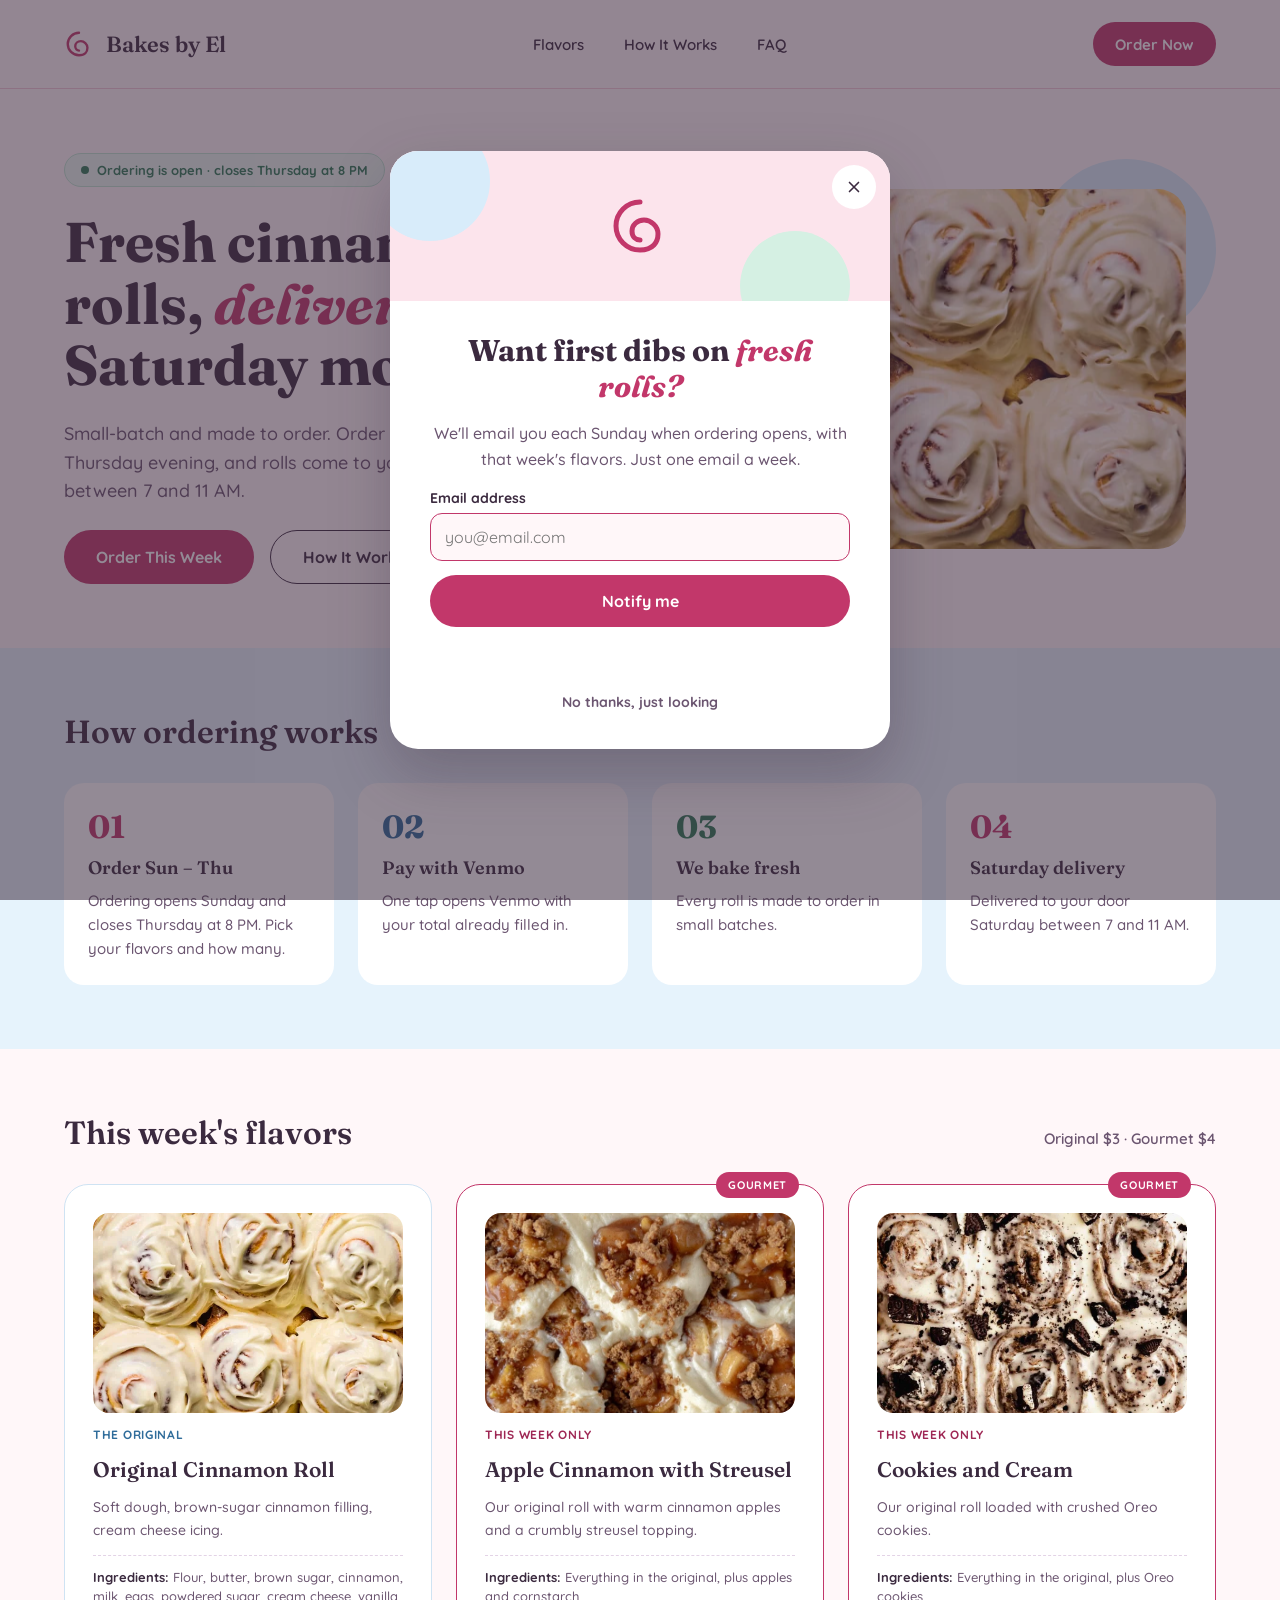
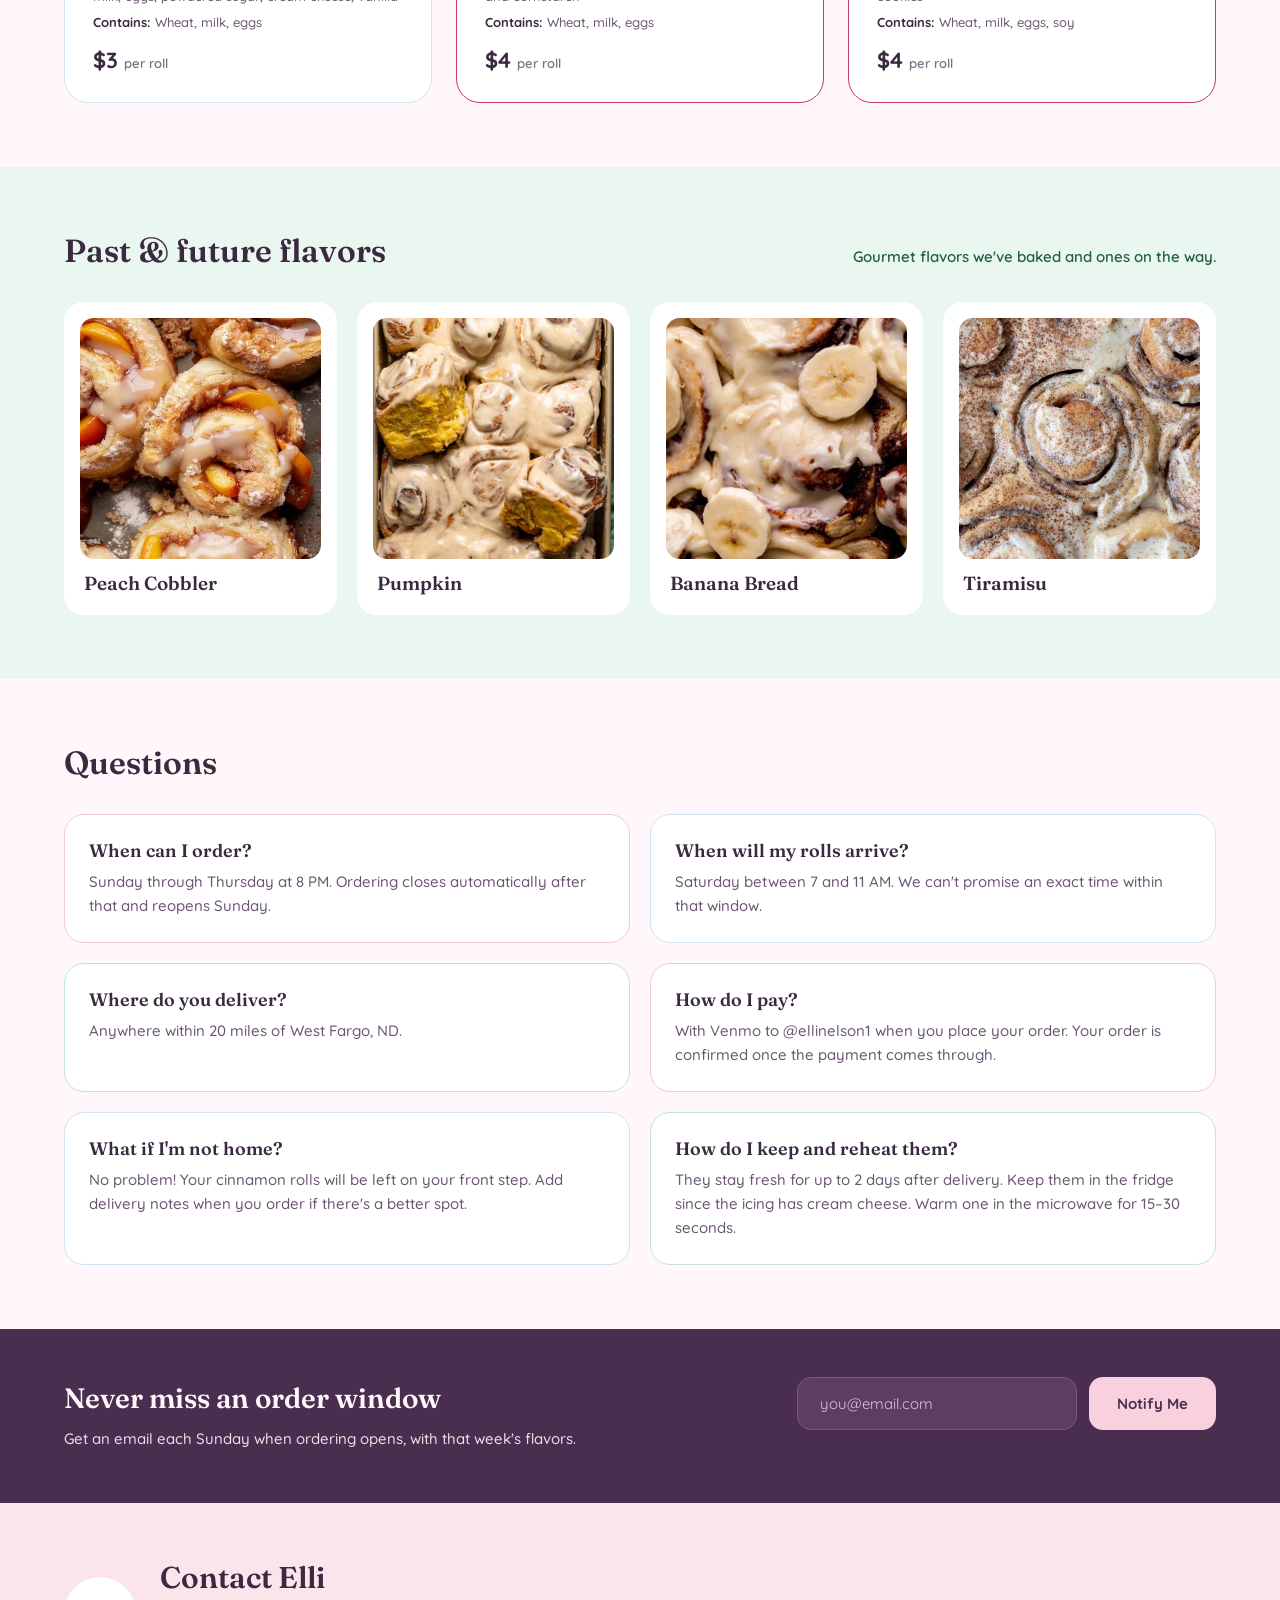
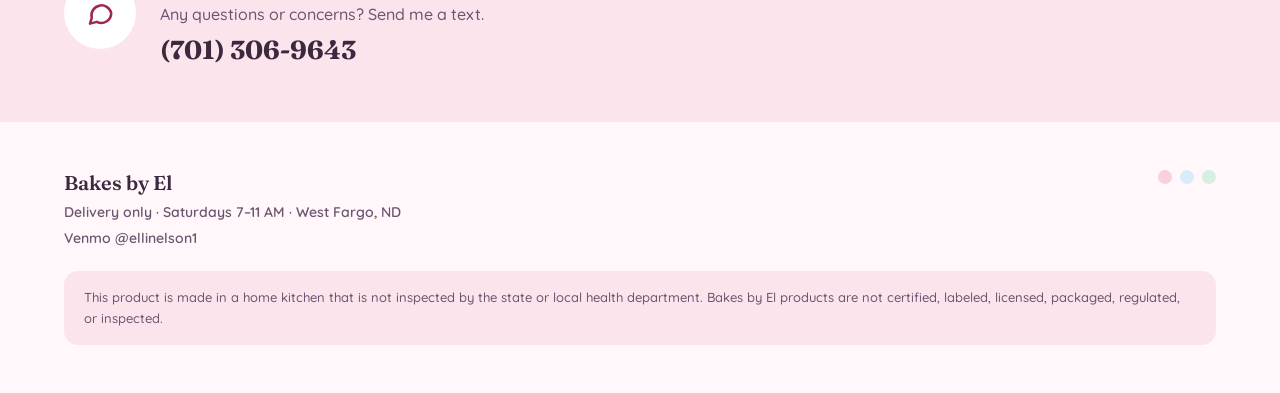
==== index.html @ d12fa23c "Add Bakes by El cinnamon roll ordering site Homepage with first-visit email popup, weekly flavors, p" ====
<!doctype html>
<html lang="en">
<head>
<meta charset="utf-8">
<meta name="viewport" content="width=device-width, initial-scale=1">
<title>Bakes by El · Cinnamon rolls delivered in West Fargo</title>
<meta name="description" content="Small-batch cinnamon rolls, made to order and delivered Saturday mornings within 20 miles of West Fargo, ND.">
<link rel="icon" href="data:image/svg+xml,%3Csvg xmlns='http://www.w3.org/2000/svg' viewBox='0 0 32 32'%3E%3Cpath d='M16 4C9.4 4 4 9.4 4 16s5.4 12 12 12 9-4 9-8-3.6-7-7-7-6 2.5-6 5.5 2 4.5 4 4.5' fill='none' stroke='%23C2376A' stroke-width='3' stroke-linecap='round'/%3E%3C/svg%3E">
<link rel="preconnect" href="https://fonts.googleapis.com">
<link rel="preconnect" href="https://fonts.gstatic.com" crossorigin>
<link href="https://fonts.googleapis.com/css2?family=Fraunces:ital,opsz,wght@0,9..144,600;0,9..144,700;1,9..144,600&family=Quicksand:wght@500;600;700&display=swap" rel="stylesheet">
<link rel="stylesheet" href="assets/style.css">
</head>
<body data-page="home">

<header class="site-header">
  <div class="wrap">
    <a class="brand" href="index.html">
      <svg width="30" height="30" viewBox="0 0 32 32" fill="none" aria-hidden="true"><path d="M16 4C9.4 4 4 9.4 4 16s5.4 12 12 12 9-4 9-8-3.6-7-7-7-6 2.5-6 5.5 2 4.5 4 4.5" stroke="#C2376A" stroke-width="2.5" stroke-linecap="round"/></svg>
      Bakes by El
    </a>
    <nav class="nav" aria-label="Main">
      <a href="#flavors">Flavors</a>
      <a href="#how">How It Works</a>
      <a href="#faq">FAQ</a>
    </nav>
    <a class="btn btn-primary btn-small" href="order.html">Order Now</a>
  </div>
</header>

<main>
  <section class="hero">
    <div class="wrap">
      <div class="hero-text">
        <span data-status class="pill pill-open">Ordering is open</span>
        <h1>Fresh cinnamon rolls, <em>delivered</em> Saturday morning.</h1>
        <p>Small-batch and made to order. Order Sunday through Thursday evening, and rolls come to your door Saturday between 7 and 11 AM.</p>
        <div class="hero-buttons">
          <a class="btn btn-primary" href="order.html">Order This Week</a>
          <a class="btn btn-outline" href="#how">How It Works</a>
        </div>
      </div>
      <div class="hero-art">
        <span class="dot-blue"></span>
        <span class="dot-green"></span>
        <img src="images/original.webp" alt="A pan of cinnamon rolls with cream cheese icing">
      </div>
    </div>
  </section>

  <section id="how" class="section section-blue">
    <div class="wrap">
      <div class="section-head"><h2>How ordering works</h2></div>
      <div class="steps">
        <div class="step"><span class="step-num">01</span><h3>Order Sun – Thu</h3><p>Ordering opens Sunday and closes Thursday at <span data-close-label>8 PM</span>. Pick your flavors and how many.</p></div>
        <div class="step"><span class="step-num">02</span><h3>Pay with Venmo</h3><p>One tap opens Venmo with your total already filled in.</p></div>
        <div class="step"><span class="step-num">03</span><h3>We bake fresh</h3><p>Every roll is made to order in small batches.</p></div>
        <div class="step"><span class="step-num">04</span><h3>Saturday delivery</h3><p>Delivered to your door Saturday between 7 and 11 AM.</p></div>
      </div>
    </div>
  </section>

  <section id="flavors" class="section">
    <div class="wrap">
      <div class="section-head"><h2>This week's flavors</h2><span>Original $3 · Gourmet $4</span></div>
      <div id="flavor-list" class="flavors"></div>
    </div>
  </section>

  <section id="past" class="section section-green">
    <div class="wrap">
      <div class="section-head"><h2>Past &amp; future flavors</h2><span>Gourmet flavors we've baked and ones on the way.</span></div>
      <div id="gallery" class="gallery"></div>
    </div>
  </section>

  <section id="faq" class="section">
    <div class="wrap">
      <div class="section-head"><h2>Questions</h2></div>
      <div class="faq">
        <div class="faq-item"><h3>When can I order?</h3><p>Sunday through Thursday at <span data-close-label>8 PM</span>. Ordering closes automatically after that and reopens Sunday.</p></div>
        <div class="faq-item"><h3>When will my rolls arrive?</h3><p>Saturday between 7 and 11 AM. We can't promise an exact time within that window.</p></div>
        <div class="faq-item"><h3>Where do you deliver?</h3><p>Anywhere within 20 miles of West Fargo, ND.</p></div>
        <div class="faq-item"><h3>How do I pay?</h3><p>With Venmo to @ellinelson1 when you place your order. Your order is confirmed once the payment comes through.</p></div>
        <div class="faq-item"><h3>What if I'm not home?</h3><p>No problem! Your cinnamon rolls will be left on your front step. Add delivery notes when you order if there's a better spot.</p></div>
        <div class="faq-item"><h3>How do I keep and reheat them?</h3><p>They stay fresh for up to 2 days after delivery. Keep them in the fridge since the icing has cream cheese. Warm one in the microwave for 15–30 seconds.</p></div>
      </div>
    </div>
  </section>

  <section class="notify">
    <div class="wrap">
      <div>
        <h2>Never miss an order window</h2>
        <p>Get an email each Sunday when ordering opens, with that week's flavors.</p>
      </div>
      <div>
        <form id="notify-form" class="notify-form" novalidate>
          <input type="email" name="email" required placeholder="you@email.com" aria-label="Email address" autocomplete="email">
          <button type="submit">Notify Me</button>
        </form>
        <p class="form-msg" role="status"></p>
      </div>
    </div>
  </section>

  <section class="contact">
    <div class="wrap">
      <div class="contact-icon">
        <svg width="30" height="30" viewBox="0 0 24 24" fill="none" stroke="#9E2754" stroke-width="2" stroke-linecap="round" stroke-linejoin="round" aria-hidden="true"><path d="M21 12a8 8 0 0 1-11.6 7.1L4 20.5l1.4-4.6A8 8 0 1 1 21 12z"/></svg>
      </div>
      <div>
        <h2>Contact Elli</h2>
        <p>Any questions or concerns? Send me a text.</p>
        <span class="phone">(701) 306-9643</span>
      </div>
    </div>
  </section>
</main>

<footer class="site-footer">
  <div class="wrap">
    <div class="footer-top">
      <div class="footer-info">
        <strong>Bakes by El</strong>
        <span>Delivery only · Saturdays 7–11 AM · West Fargo, ND</span>
        <span>Venmo @ellinelson1</span>
      </div>
      <div class="dots" aria-hidden="true"><span style="background:#F9D0DE"></span><span style="background:#D8ECFA"></span><span style="background:#D5F0E3"></span></div>
    </div>
    <p class="disclaimer">This product is made in a home kitchen that is not inspected by the state or local health department. Bakes by El products are not certified, labeled, licensed, packaged, regulated, or inspected.</p>
  </div>
</footer>

<div id="signup-modal" class="modal-backdrop hidden">
  <div class="modal" role="dialog" aria-modal="true" aria-labelledby="popup-title">
    <div class="modal-top">
      <span class="c1"></span><span class="c2"></span>
      <svg width="64" height="64" viewBox="0 0 32 32" fill="none" aria-hidden="true"><path d="M16 4C9.4 4 4 9.4 4 16s5.4 12 12 12 9-4 9-8-3.6-7-7-7-6 2.5-6 5.5 2 4.5 4 4.5" stroke="#C2376A" stroke-width="2.5" stroke-linecap="round"/></svg>
      <button type="button" class="modal-close" data-close aria-label="Close">
        <svg width="18" height="18" viewBox="0 0 24 24" fill="none" stroke="#3B2A3F" stroke-width="2.2" stroke-linecap="round" aria-hidden="true"><path d="M6 6l12 12M18 6L6 18"/></svg>
      </button>
    </div>
    <div class="modal-body">
      <h2 id="popup-title">Want first dibs on <span class="accent-em">fresh rolls?</span></h2>
      <p>We'll email you each Sunday when ordering opens, with that week's flavors. Just one email a week.</p>
      <form id="popup-form" novalidate style="display:flex;flex-direction:column;gap:14px">
        <div class="field">
          <label for="popup-email">Email address</label>
          <input id="popup-email" type="email" name="email" required placeholder="you@email.com" autocomplete="email">
        </div>
        <button type="submit" class="btn btn-primary">Notify me</button>
      </form>
      <p class="form-msg" role="status" style="font-size:14px;color:#2E7A56"></p>
      <button type="button" class="link-btn" data-close>No thanks, just looking</button>
    </div>
  </div>
</div>

<script src="assets/config.js"></script>
<script src="assets/site.js"></script>
</body>
</html>
---- assets/style.css ----
:root {
  --bg: #FFF7F9;
  --ink: #3B2A3F;
  --muted: #6B5570;
  --faint: #7E6A82;
  --accent: #C2376A;
  --accent-dark: #9E2754;
  --pink: #F9D0DE;
  --pink-soft: #FCE4EC;
  --pink-line: #F3C9D7;
  --blue: #2F6C9A;
  --blue-dark: #1F4E73;
  --blue-soft: #E6F3FC;
  --blue-circle: #D8ECFA;
  --blue-line: #CFE3F3;
  --green: #2E7A56;
  --green-dark: #22603F;
  --green-soft: #EAF7F0;
  --mint: #D5F0E3;
  --green-line: #BFE6D2;
  --plum: #4A2E4F;
  --plum-2: #5E3D63;
  --dash: #E3D3E6;
  --venmo: #0074DE;
  --display: 'Fraunces', Georgia, serif;
  --body: 'Quicksand', system-ui, sans-serif;
}

* { box-sizing: border-box; }
html { scroll-behavior: smooth; }
body { margin: 0; font-family: var(--body); font-weight: 500; background: var(--bg); color: var(--ink); -webkit-font-smoothing: antialiased; }
h1, h2, h3 { font-family: var(--display); margin: 0; font-weight: 600; }
p { margin: 0; }
a { color: var(--accent); text-decoration: none; }
a:hover { color: var(--accent-dark); }
img { display: block; max-width: 100%; }
button, input, textarea { font-family: inherit; font-size: inherit; }
:focus-visible { outline: 3px solid var(--blue); outline-offset: 2px; }
.muted { color: var(--muted); }
.wrap { max-width: 1280px; margin: 0 auto; padding: 0 64px; }
.hidden { display: none !important; }

/* ---------- Buttons ---------- */
.btn { display: inline-flex; align-items: center; justify-content: center; gap: 10px; border: none; cursor: pointer; border-radius: 999px; font-weight: 700; font-size: 16px; padding: 16px 32px; min-height: 48px; text-align: center; }
.btn-primary { background: var(--accent); color: #fff; }
.btn-primary:hover { background: var(--accent-dark); color: #fff; }
.btn-outline { border: 1.5px solid var(--ink); color: var(--ink); background: transparent; }
.btn-outline:hover { background: var(--ink); color: #fff; }
.btn-venmo { background: var(--venmo); color: #fff; font-size: 17px; width: 100%; }
.btn-venmo:hover { background: #005FB8; color: #fff; }
.btn:disabled { background: var(--dash); color: var(--muted); cursor: not-allowed; }
.btn-small { padding: 12px 22px; font-size: 15px; min-height: 44px; }
.link-btn { background: none; border: none; color: var(--muted); font-weight: 700; font-size: 14px; cursor: pointer; padding: 10px; }
.link-btn:hover { color: var(--ink); }

/* ---------- Header ---------- */
.site-header { border-bottom: 1px solid var(--pink-line); background: var(--bg); position: sticky; top: 0; z-index: 20; }
.site-header .wrap { height: 88px; display: flex; align-items: center; justify-content: space-between; gap: 24px; }
.brand { display: flex; align-items: center; gap: 12px; color: var(--ink); font-family: var(--display); font-size: 22px; font-weight: 600; }
.brand:hover { color: var(--ink); }
.nav { display: flex; gap: 40px; font-size: 15px; font-weight: 600; }
.nav a { color: var(--ink); }
.nav a:hover { color: var(--accent); }

/* ---------- Status pill ---------- */
.pill { display: inline-flex; align-items: center; gap: 8px; border-radius: 999px; padding: 8px 16px; width: fit-content; font-size: 13px; font-weight: 700; }
.pill::before { content: ''; width: 8px; height: 8px; border-radius: 50%; background: currentColor; }
.pill-open { background: var(--green-soft); border: 1px solid var(--green-line); color: var(--green); }
.pill-closed { background: var(--pink-soft); border: 1px solid var(--pink-line); color: var(--accent-dark); }

/* ---------- Hero ---------- */
.hero .wrap { display: flex; align-items: center; gap: 64px; padding-top: 64px; padding-bottom: 64px; }
.hero-text { flex: 1; display: flex; flex-direction: column; gap: 24px; }
.hero h1 { font-size: 56px; line-height: 1.1; font-weight: 700; }
.hero h1 em, .accent-em { font-style: italic; color: var(--accent); }
.hero-text > p { font-size: 18px; line-height: 1.6; color: var(--muted); max-width: 500px; }
.hero-buttons { display: flex; gap: 16px; flex-wrap: wrap; }
.hero-art { flex: 1; position: relative; height: 420px; }
.hero-art .dot-blue { position: absolute; top: 0; right: 0; width: 180px; height: 180px; border-radius: 50%; background: var(--blue-circle); }
.hero-art .dot-green { position: absolute; bottom: 0; left: 0; width: 140px; height: 140px; border-radius: 50%; background: var(--mint); }
.hero-art img { position: absolute; inset: 30px; width: calc(100% - 60px); height: calc(100% - 60px); object-fit: cover; border-radius: 28px; }

/* ---------- Sections ---------- */
.section { padding: 64px 0; }
.section-blue { background: var(--blue-soft); }
.section-green { background: var(--green-soft); }
.section-head { display: flex; align-items: baseline; justify-content: space-between; gap: 16px; margin-bottom: 32px; flex-wrap: wrap; }
.section-head h2 { font-size: 32px; }
.section-head span { font-size: 15px; font-weight: 600; color: var(--muted); }
.section-green .section-head span { color: var(--green-dark); }

.steps { display: grid; grid-template-columns: repeat(4, minmax(0, 1fr)); gap: 24px; }
.step { background: #fff; border-radius: 20px; padding: 24px; display: flex; flex-direction: column; gap: 10px; }
.step-num { font-family: var(--display); font-size: 32px; font-weight: 700; color: var(--accent); }
.step:nth-child(2) .step-num { color: var(--blue); }
.step:nth-child(3) .step-num { color: var(--green); }
.step h3 { font-size: 18px; }
.step p { font-size: 15px; line-height: 1.6; color: var(--muted); }

/* ---------- Flavor cards ---------- */
.flavors { display: grid; grid-template-columns: repeat(3, minmax(0, 1fr)); gap: 24px; }
.flavor { background: #fff; border: 1px solid var(--blue-line); border-radius: 24px; padding: 28px; display: flex; flex-direction: column; gap: 14px; position: relative; }
.flavor.gourmet { border: 1.5px solid var(--accent); }
.flavor img { width: 100%; height: 200px; object-fit: cover; border-radius: 16px; }
.badge { position: absolute; top: -13px; right: 24px; background: var(--accent); color: #fff; font-size: 11px; font-weight: 700; letter-spacing: .06em; text-transform: uppercase; padding: 6px 12px; border-radius: 999px; }
.eyebrow { font-size: 12px; font-weight: 700; letter-spacing: .06em; text-transform: uppercase; color: var(--blue); }
.flavor.gourmet .eyebrow { color: var(--accent-dark); }
.flavor h3 { font-size: 21px; }
.flavor > p { font-size: 14px; line-height: 1.6; color: var(--muted); }
.flavor-details { display: flex; flex-direction: column; gap: 6px; font-size: 13px; line-height: 1.5; color: var(--muted); border-top: 1px dashed var(--dash); padding-top: 12px; flex-grow: 1; }
.flavor-details b { color: var(--ink); }
.price { font-size: 22px; font-weight: 700; }
.price small { font-size: 13px; font-weight: 600; color: var(--faint); }

.gallery { display: grid; grid-template-columns: repeat(4, minmax(0, 1fr)); gap: 20px; }
.gallery-card { background: #fff; border-radius: 20px; padding: 16px; display: flex; flex-direction: column; gap: 12px; }
.gallery-card img { width: 100%; aspect-ratio: 1 / 1; object-fit: cover; border-radius: 14px; }
.gallery-card span { font-family: var(--display); font-size: 19px; font-weight: 600; padding: 0 4px 4px; }

/* ---------- FAQ ---------- */
.faq { display: grid; grid-template-columns: repeat(2, minmax(0, 1fr)); gap: 20px; }
.faq-item { background: #fff; border: 1px solid var(--pink-line); border-radius: 20px; padding: 24px; display: flex; flex-direction: column; gap: 8px; }
.faq-item:nth-child(3n+2) { border-color: var(--blue-line); }
.faq-item:nth-child(3n) { border-color: var(--green-line); }
.faq-item h3 { font-size: 18px; }
.faq-item p { font-size: 15px; line-height: 1.6; color: var(--muted); }

/* ---------- Notify band ---------- */
.notify { background: var(--plum); color: var(--bg); }
.notify .wrap { display: flex; align-items: center; justify-content: space-between; gap: 48px; padding-top: 48px; padding-bottom: 48px; }
.notify h2 { font-size: 28px; color: var(--bg); margin-bottom: 12px; }
.notify p { font-size: 15px; line-height: 1.6; color: #F3DDE8; }
.notify-form { display: flex; gap: 12px; flex-shrink: 0; }
.notify-form input { background: var(--plum-2); border: 1px solid #7A5680; border-radius: 14px; padding: 16px 22px; color: var(--bg); font-size: 15px; width: 280px; }
.notify-form input::placeholder { color: #D9C3DC; }
.notify-form button { background: var(--pink); color: var(--plum); border: none; padding: 0 28px; border-radius: 14px; font-weight: 700; font-size: 15px; cursor: pointer; min-height: 48px; }
.form-msg { font-size: 14px; font-weight: 600; margin-top: 10px; min-height: 1em; }

/* ---------- Contact + footer ---------- */
.contact { background: var(--pink-soft); }
.contact .wrap { display: flex; align-items: center; gap: 24px; padding-top: 56px; padding-bottom: 56px; }
.contact-icon { width: 72px; height: 72px; border-radius: 50%; background: #fff; display: flex; align-items: center; justify-content: center; flex-shrink: 0; }
.contact h2 { font-size: 30px; }
.contact p { font-size: 16px; line-height: 1.6; color: var(--muted); margin: 6px 0; }
.phone { font-family: var(--display); font-size: 26px; font-weight: 700; }

.site-footer .wrap { padding-top: 48px; padding-bottom: 48px; display: flex; flex-direction: column; gap: 24px; }
.footer-top { display: flex; justify-content: space-between; align-items: flex-start; gap: 24px; }
.footer-info { display: flex; flex-direction: column; gap: 8px; font-size: 14px; font-weight: 600; color: var(--muted); }
.footer-info strong { font-family: var(--display); font-size: 20px; font-weight: 600; color: var(--ink); }
.dots { display: flex; gap: 8px; }
.dots span { width: 14px; height: 14px; border-radius: 50%; }
.disclaimer { font-size: 13px; line-height: 1.6; color: var(--muted); padding: 16px 20px; background: var(--pink-soft); border-radius: 14px; }

/* ---------- Popup ---------- */
.modal-backdrop { position: fixed; inset: 0; background: rgba(59, 42, 63, .55); display: flex; align-items: center; justify-content: center; padding: 20px; z-index: 50; }
.modal { width: 100%; max-width: 500px; background: #fff; border-radius: 28px; overflow: hidden; box-shadow: 0 24px 60px rgba(59, 42, 63, .3); }
.modal-top { height: 150px; background: var(--pink-soft); position: relative; display: flex; align-items: center; justify-content: center; overflow: hidden; }
.modal-top .c1 { position: absolute; top: -30px; left: -20px; width: 120px; height: 120px; border-radius: 50%; background: var(--blue-circle); }
.modal-top .c2 { position: absolute; bottom: -40px; right: 40px; width: 110px; height: 110px; border-radius: 50%; background: var(--mint); }
.modal-top svg { position: relative; }
.modal-close { position: absolute; top: 14px; right: 14px; width: 44px; height: 44px; border-radius: 50%; border: none; background: #fff; display: flex; align-items: center; justify-content: center; cursor: pointer; }
.modal-body { padding: 32px 40px 28px; display: flex; flex-direction: column; gap: 16px; text-align: center; }
.modal-body h2 { font-size: 30px; font-weight: 700; line-height: 1.2; }
.modal-body p { font-size: 16px; line-height: 1.6; color: var(--muted); }

/* ---------- Forms ---------- */
.field { display: flex; flex-direction: column; gap: 6px; text-align: left; }
.field label { font-size: 14px; font-weight: 700; }
.field label span { font-weight: 600; color: var(--muted); }
.field input, .field textarea { border: 1.5px solid var(--dash); border-radius: 12px; padding: 13px 14px; font-size: 16px; background: var(--bg); color: var(--ink); width: 100%; min-width: 0; }
.field input:focus, .field textarea:focus { border-color: var(--accent); outline: none; }
.field textarea { resize: vertical; min-height: 90px; }
.field input:user-invalid { border-color: #C0392B; }
.row-2 { display: grid; grid-template-columns: repeat(2, minmax(0, 1fr)); gap: 16px; }
.row-3 { display: grid; grid-template-columns: 2fr 1fr; gap: 16px; }

/* ---------- Order page ---------- */
.page-head .wrap { padding-top: 48px; padding-bottom: 32px; display: flex; align-items: flex-end; justify-content: space-between; gap: 24px; flex-wrap: wrap; }
.page-head h1 { font-size: 44px; font-weight: 700; margin-bottom: 10px; }
.page-head p { font-size: 17px; color: var(--muted); }
.order-layout { display: flex; gap: 32px; align-items: flex-start; padding-bottom: 64px; }
.order-main { flex: 1; display: flex; flex-direction: column; gap: 24px; min-width: 0; }
.card { background: #fff; border: 1px solid var(--pink-line); border-radius: 24px; padding: 28px; display: flex; flex-direction: column; gap: 18px; }
.card.blue { border-color: var(--blue-line); }
.card-title { display: flex; align-items: center; gap: 12px; }
.card-title .n { width: 32px; height: 32px; border-radius: 50%; font-weight: 700; display: flex; align-items: center; justify-content: center; flex-shrink: 0; background: var(--pink-soft); color: var(--accent-dark); }
.card.blue .n { background: var(--blue-soft); color: var(--blue); }
.summary .n { background: var(--mint); color: var(--green-dark); }
.card-title h2 { font-size: 22px; }
.menu-item { display: flex; align-items: center; gap: 18px; padding-top: 16px; border-top: 1px dashed var(--dash); }
.menu-item img { width: 88px; height: 88px; border-radius: 16px; object-fit: cover; flex-shrink: 0; }
.menu-info { flex: 1; display: flex; flex-direction: column; gap: 3px; min-width: 0; }
.menu-info .eyebrow { font-size: 11px; }
.menu-info .eyebrow.g { color: var(--accent-dark); }
.menu-info strong { font-family: var(--display); font-size: 18px; font-weight: 600; }
.menu-info span { font-size: 13px; line-height: 1.4; color: var(--muted); }
.menu-info .each { font-size: 14px; font-weight: 600; }
.stepper { display: flex; align-items: center; gap: 4px; background: var(--bg); border: 1px solid var(--dash); border-radius: 999px; padding: 4px; flex-shrink: 0; }
.stepper button { width: 44px; height: 44px; border-radius: 50%; border: none; font-size: 20px; font-weight: 700; cursor: pointer; background: #fff; color: var(--ink); }
.stepper button.plus { background: var(--accent); color: #fff; }
.stepper output { width: 32px; text-align: center; font-size: 17px; font-weight: 700; }
.info-box { display: flex; align-items: center; gap: 14px; background: var(--blue-soft); border-radius: 16px; padding: 16px 18px; font-size: 15px; font-weight: 600; color: var(--blue-dark); line-height: 1.5; }
.info-box svg { flex-shrink: 0; }

.summary { width: 400px; flex-shrink: 0; position: sticky; top: 112px; border: 1.5px solid var(--accent); }
.summary-lines { display: flex; flex-direction: column; gap: 12px; }
.summary-line { display: flex; justify-content: space-between; gap: 12px; font-size: 15px; font-weight: 600; }
.summary-total { display: flex; justify-content: space-between; align-items: baseline; border-top: 1px dashed var(--dash); padding-top: 16px; }
.summary-total span:first-child { font-size: 17px; font-weight: 700; }
.summary-total small { font-weight: 600; color: var(--muted); font-size: 15px; }
.summary-total strong { font-family: var(--display); font-size: 30px; font-weight: 700; }
.fine { font-size: 13px; line-height: 1.6; color: var(--muted); text-align: center; }
.note-pink { display: flex; align-items: center; gap: 10px; background: var(--pink-soft); border-radius: 14px; padding: 12px 14px; font-size: 13px; font-weight: 600; color: #7A1F44; line-height: 1.5; }
.error-msg { color: #B3261E; font-size: 14px; font-weight: 700; text-align: center; }

/* ---------- Closed state ---------- */
.closed { text-align: center; padding: 80px 20px; display: flex; flex-direction: column; align-items: center; gap: 28px; position: relative; overflow: hidden; }
.closed h1 { font-size: 52px; line-height: 1.1; font-weight: 700; max-width: 760px; }
.closed > p { font-size: 18px; line-height: 1.6; color: var(--muted); max-width: 560px; }
.countdown { display: flex; gap: 14px; }
.countdown div { background: #fff; border: 1px solid var(--pink-line); border-radius: 18px; width: 110px; padding: 16px 0; display: flex; flex-direction: column; gap: 2px; }
.countdown div:nth-child(2) { border-color: var(--blue-line); }
.countdown div:nth-child(3) { border-color: var(--green-line); }
.countdown b { font-family: var(--display); font-size: 36px; color: var(--accent); }
.countdown div:nth-child(2) b { color: var(--blue); }
.countdown div:nth-child(3) b { color: var(--green); }
.countdown span { font-size: 13px; font-weight: 700; color: var(--muted); }
.closed .notify-form input { background: #fff; border: 1.5px solid var(--dash); color: var(--ink); border-radius: 999px; }
.closed .notify-form input::placeholder { color: var(--faint); }
.closed .notify-form button { background: var(--accent); color: #fff; border-radius: 999px; }

/* ---------- Confirmation ---------- */
.confirm { max-width: 760px; margin: 0 auto; padding: 56px 20px 64px; display: flex; flex-direction: column; gap: 24px; }
.confirm-head { display: flex; flex-direction: column; align-items: center; gap: 14px; text-align: center; }
.check { width: 76px; height: 76px; border-radius: 50%; background: var(--mint); display: flex; align-items: center; justify-content: center; }
.confirm-head h1 { font-size: 40px; font-weight: 700; line-height: 1.15; }
.confirm-head p { font-size: 17px; color: var(--muted); }
.confirm-grid { display: grid; grid-template-columns: repeat(2, minmax(0, 1fr)); gap: 20px; }
.tile { border-radius: 22px; padding: 24px; display: flex; flex-direction: column; gap: 10px; }
.tile.blue { background: var(--blue-soft); }
.tile.pink { background: var(--pink-soft); }
.tile .eyebrow { color: var(--blue-dark); }
.tile.pink .eyebrow { color: #7A1F44; }
.tile strong { font-family: var(--display); font-size: 22px; font-weight: 600; }
.tile p { font-size: 15px; line-height: 1.5; }

/* ---------- Mobile ---------- */
@media (max-width: 900px) {
  .wrap { padding: 0 20px; }
  .site-header .wrap { height: 64px; }
  .brand { font-size: 18px; }
  .brand svg { width: 24px; height: 24px; }
  .nav { display: none; }
  .hero .wrap { flex-direction: column-reverse; align-items: stretch; gap: 24px; padding-top: 28px; padding-bottom: 36px; }
  .hero h1 { font-size: 36px; }
  .hero-text > p { font-size: 15px; }
  .hero-art { height: 240px; flex: none; }
  .hero-art .dot-blue { width: 72px; height: 72px; }
  .hero-art .dot-green { width: 56px; height: 56px; }
  .hero-art img { inset: 10px; width: calc(100% - 20px); height: calc(100% - 20px); border-radius: 22px; }
  .hero-buttons .btn { flex: 1; }
  .section { padding: 40px 0; }
  .section-head { flex-direction: column; gap: 4px; margin-bottom: 20px; }
  .section-head h2 { font-size: 24px; }
  .section-head span { font-size: 14px; }
  .steps, .flavors, .faq { grid-template-columns: minmax(0, 1fr); gap: 14px; }
  .flavors { gap: 24px; }
  .flavor { padding: 20px; }
  .gallery { grid-template-columns: repeat(2, minmax(0, 1fr)); gap: 12px; }
  .gallery-card { padding: 10px; border-radius: 16px; gap: 8px; }
  .gallery-card span { font-size: 15px; }
  .notify .wrap { flex-direction: column; align-items: stretch; gap: 20px; padding-top: 32px; padding-bottom: 32px; }
  .notify h2 { font-size: 22px; }
  .notify-form { flex-direction: column; }
  .notify-form input { width: 100%; }
  .notify-form button { padding: 14px; }
  .contact .wrap { flex-direction: column; align-items: flex-start; gap: 12px; padding-top: 36px; padding-bottom: 36px; }
  .contact-icon { width: 56px; height: 56px; }
  .contact h2 { font-size: 24px; }
  .phone { font-size: 24px; }
  .footer-top { flex-direction: column; }
  .modal-backdrop { align-items: flex-end; padding: 0; }
  .modal { border-radius: 28px 28px 0 0; }
  .modal-top { height: 110px; }
  .modal-body { padding: 26px 24px 24px; }
  .modal-body h2 { font-size: 26px; }
  .page-head .wrap { padding-top: 24px; padding-bottom: 16px; flex-direction: column-reverse; align-items: flex-start; }
  .page-head h1 { font-size: 32px; }
  .order-layout { flex-direction: column; padding-bottom: 160px; }
  .order-main { width: 100%; }
  .card { padding: 20px; border-radius: 22px; }
  .card-title h2 { font-size: 19px; }
  .menu-item { gap: 12px; }
  .menu-item img { width: 64px; height: 64px; border-radius: 14px; }
  .menu-info strong { font-size: 16px; }
  .stepper { gap: 2px; padding: 3px; }
  .stepper output { width: 26px; }
  .row-2 { grid-template-columns: minmax(0, 1fr); }
  .summary { width: 100%; position: static; }
  .pay-bar { position: fixed; left: 0; right: 0; bottom: 0; background: #fff; border-top: 1px solid var(--pink-line); padding: 12px 20px 18px; z-index: 30; }
  .summary .pay-bar .fine { margin-top: 6px; font-size: 12px; }
  .closed { padding: 48px 20px; }
  .closed h1 { font-size: 34px; }
  .closed > p { font-size: 16px; }
  .countdown div { width: 92px; }
  .confirm-head h1 { font-size: 30px; }
  .confirm-grid { grid-template-columns: minmax(0, 1fr); }
}
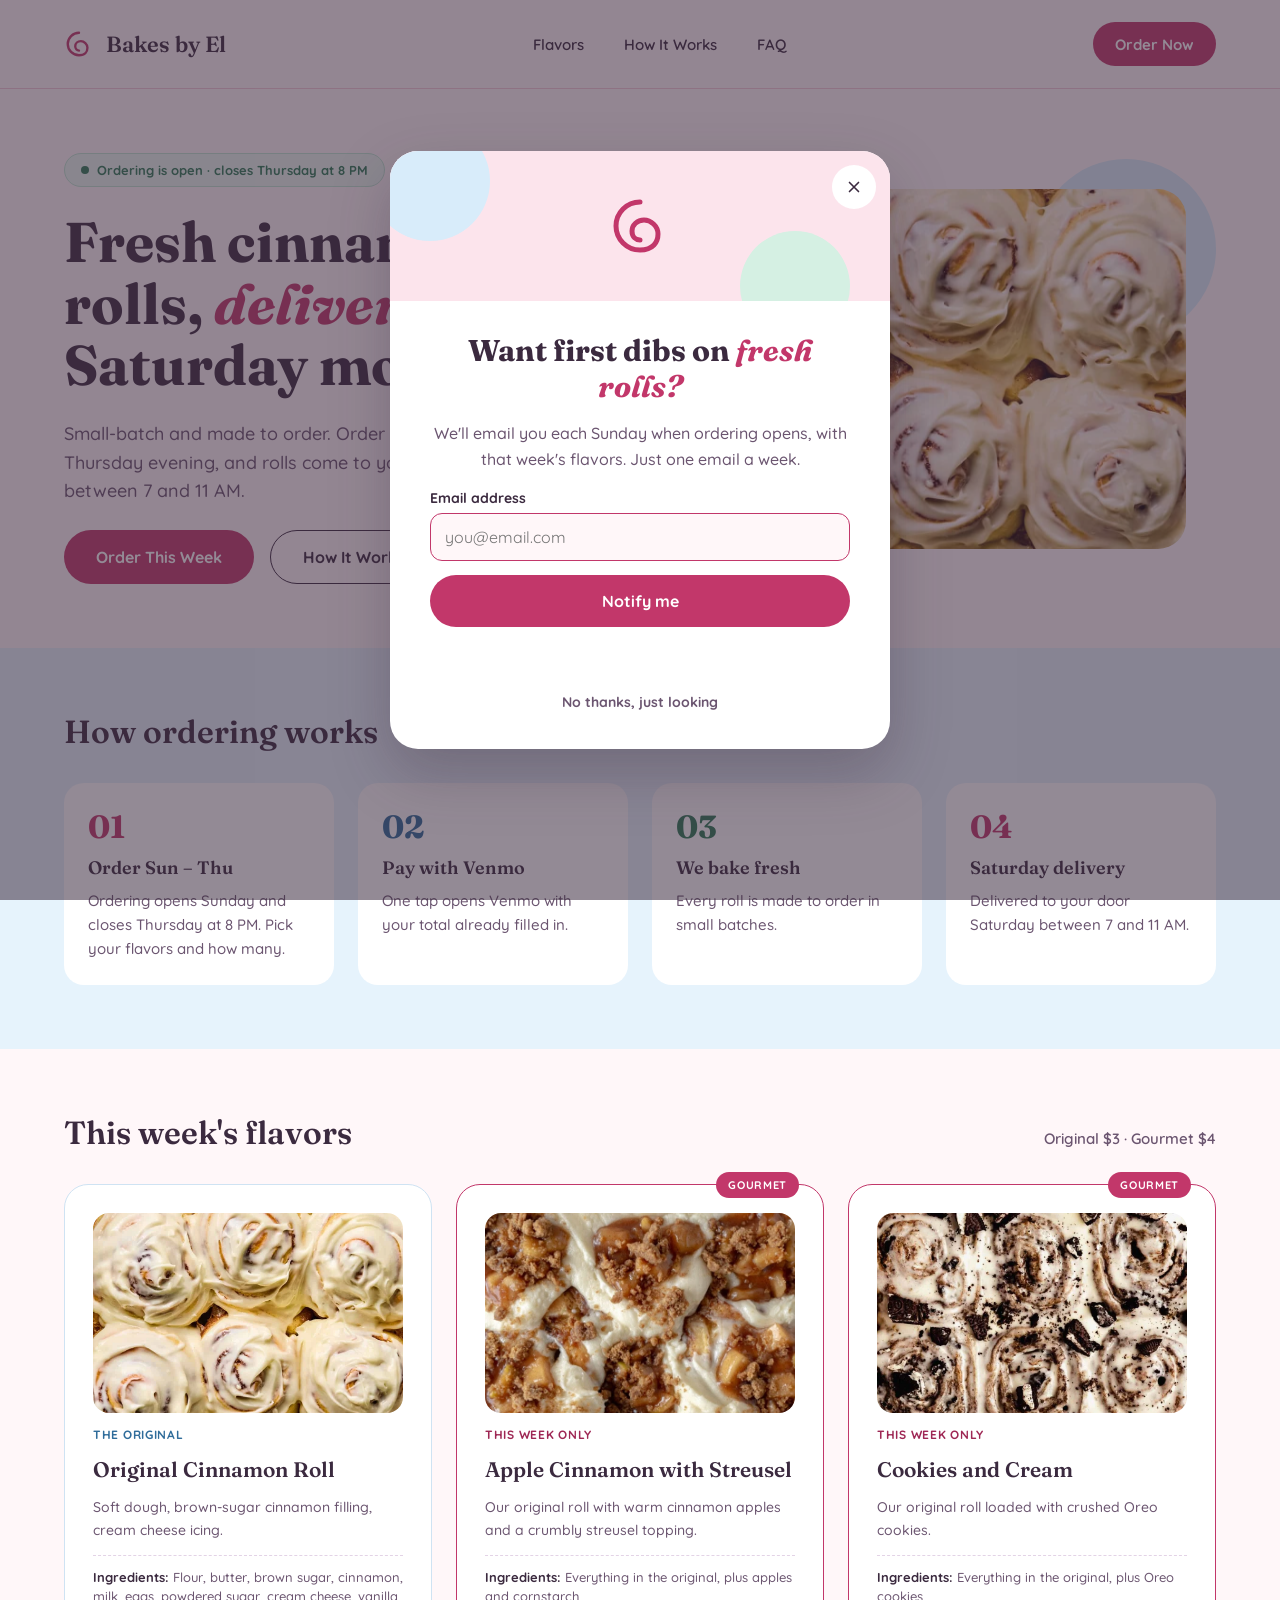
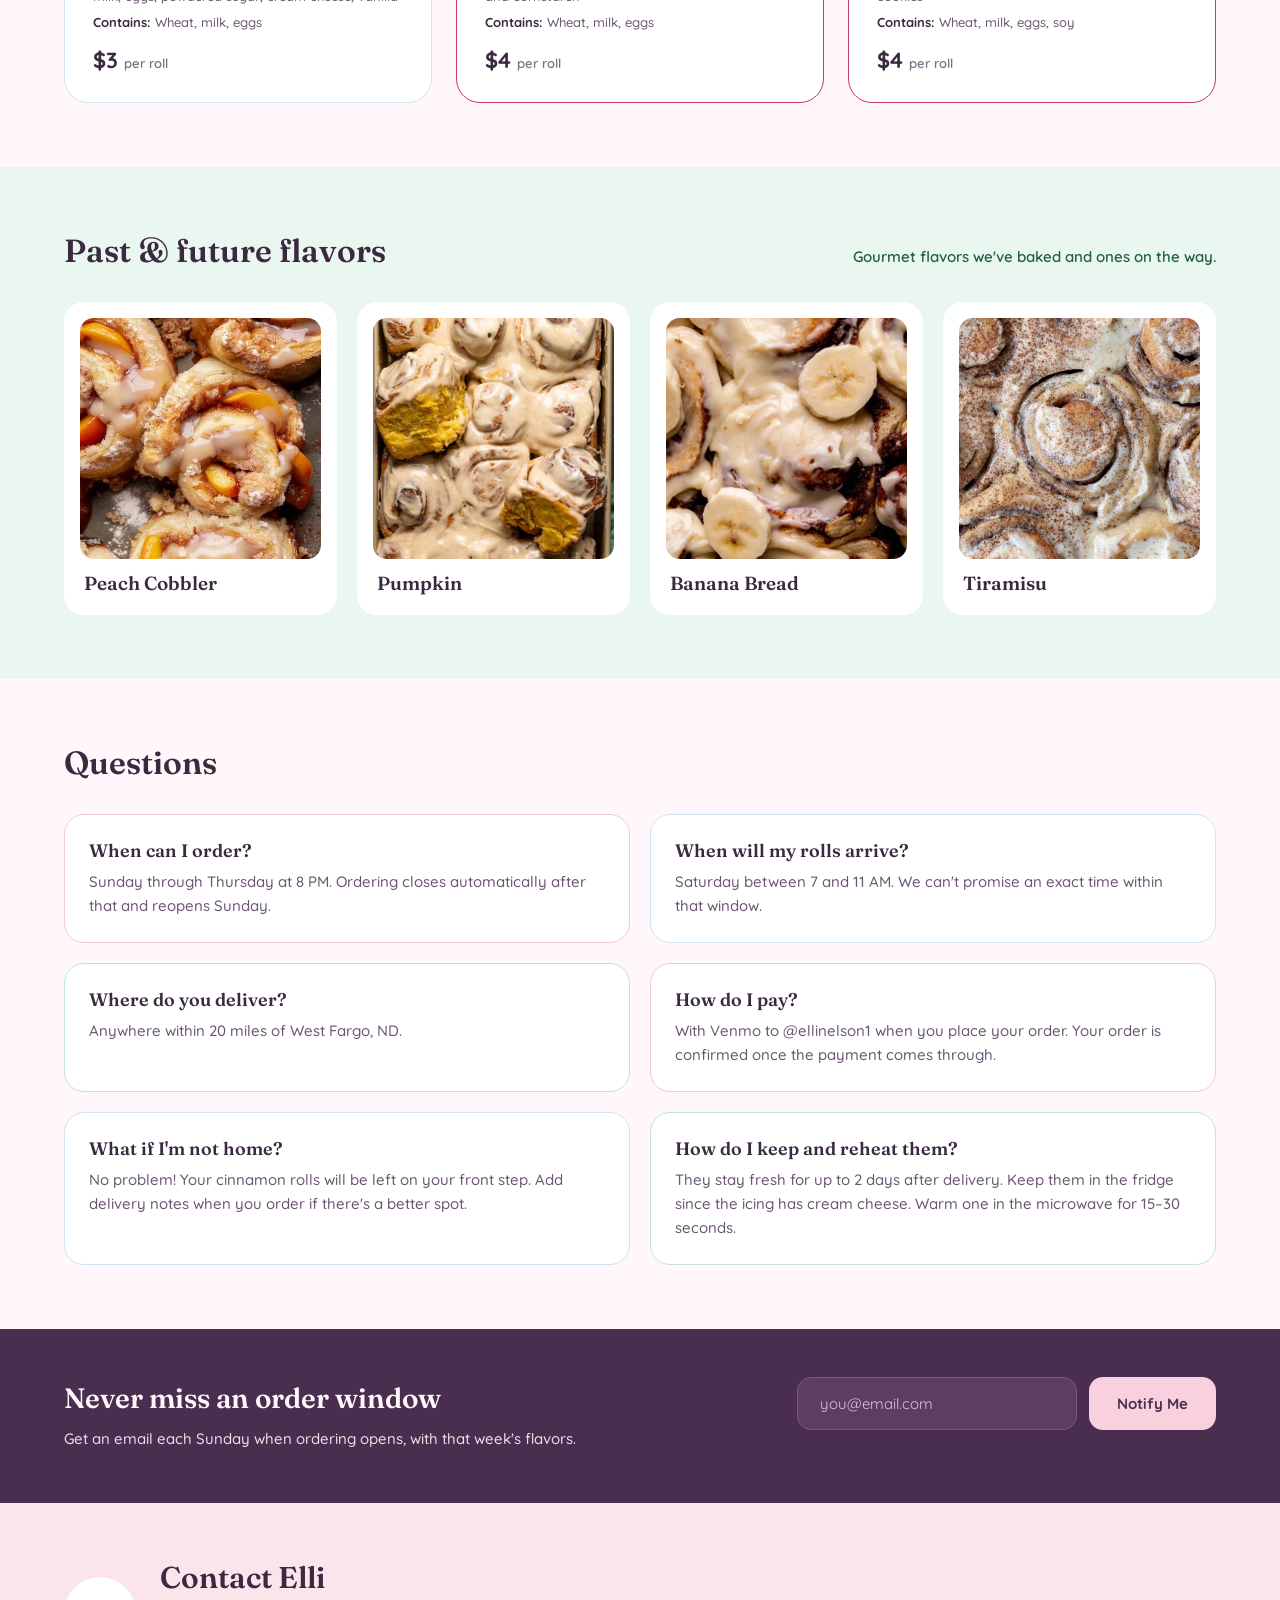
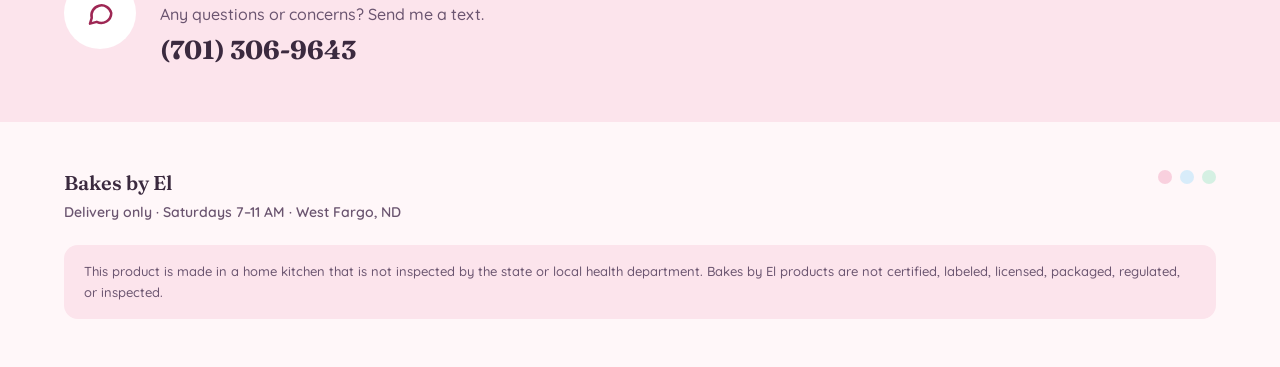
==== commit ee3eac24: "Remove Venmo handle from homepage footer Co-Authored-By: Claude Opus 5.5 <noreply@anthropic.com>" ====
--- a/index.html
+++ b/index.html
@@ -124,7 +124,6 @@
       <div class="footer-info">
         <strong>Bakes by El</strong>
         <span>Delivery only · Saturdays 7–11 AM · West Fargo, ND</span>
-        <span>Venmo @ellinelson1</span>
       </div>
       <div class="dots" aria-hidden="true"><span style="background:#F9D0DE"></span><span style="background:#D8ECFA"></span><span style="background:#D5F0E3"></span></div>
     </div>
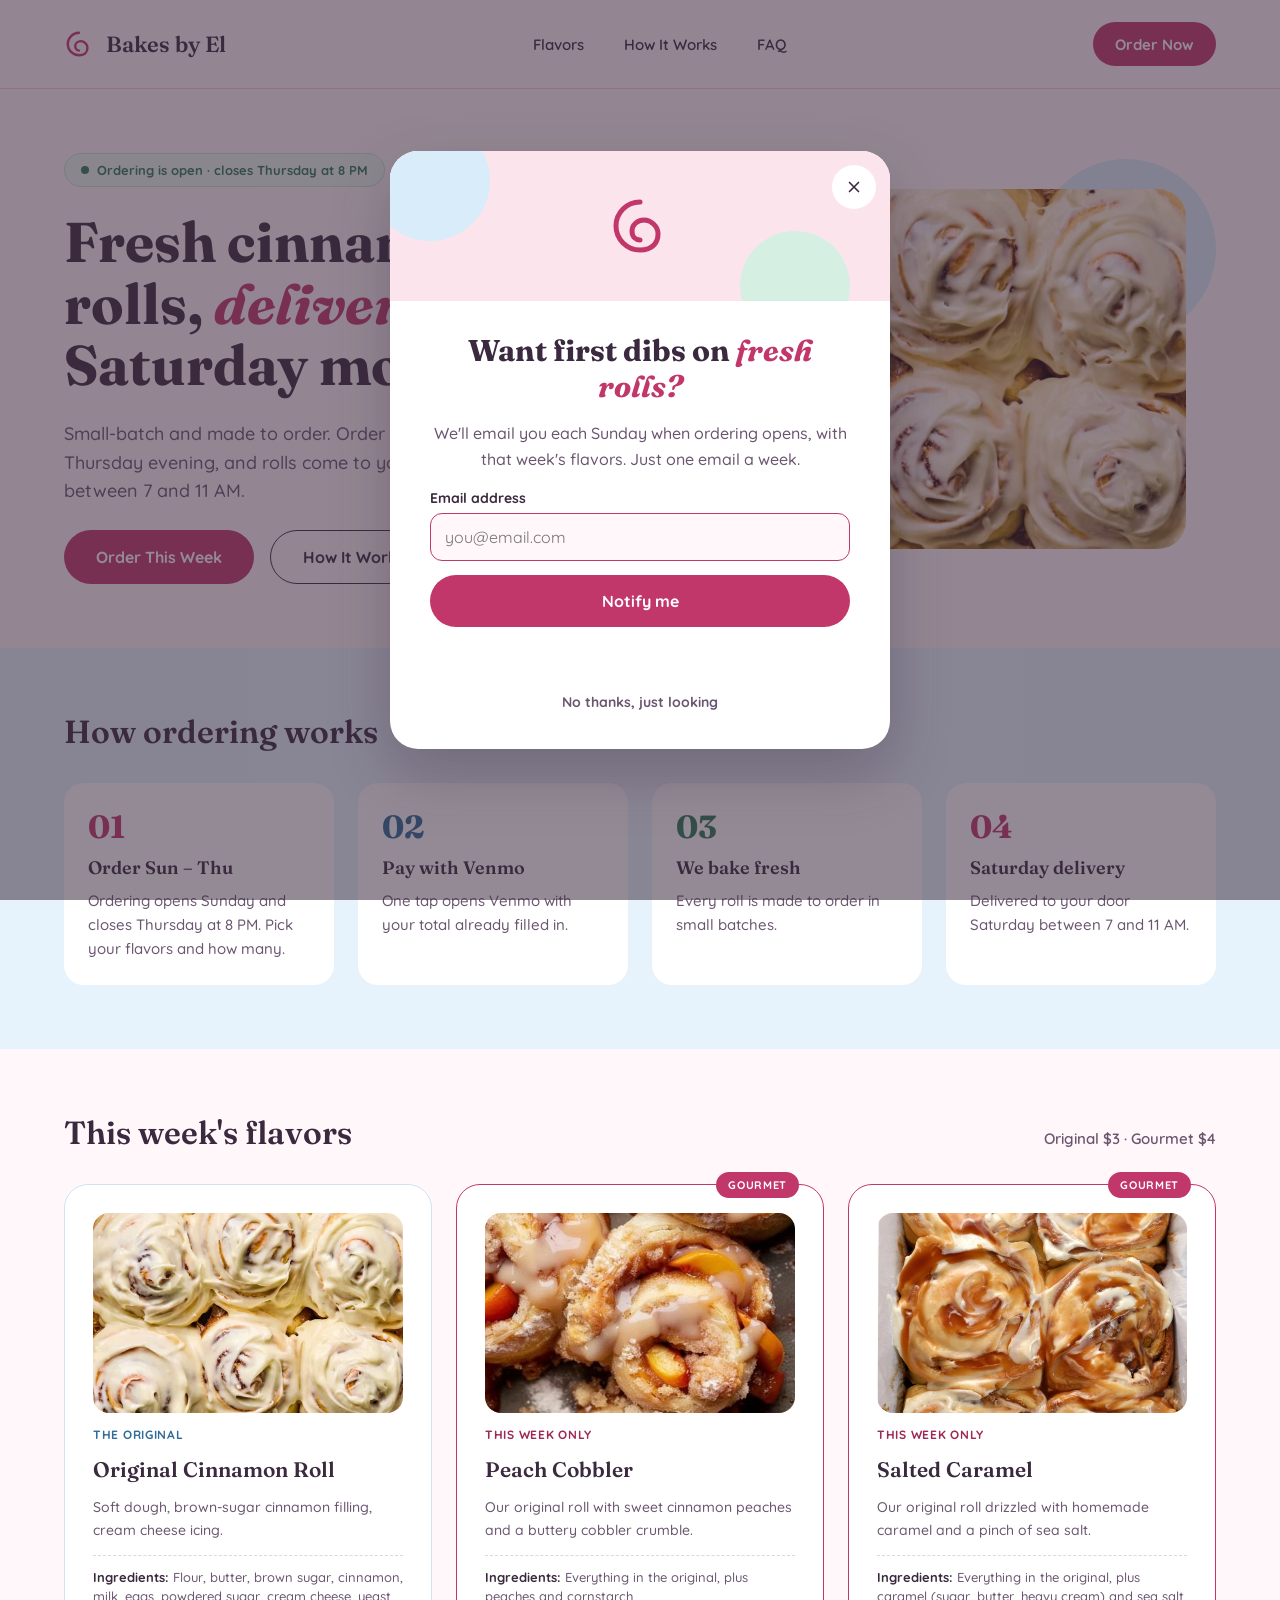
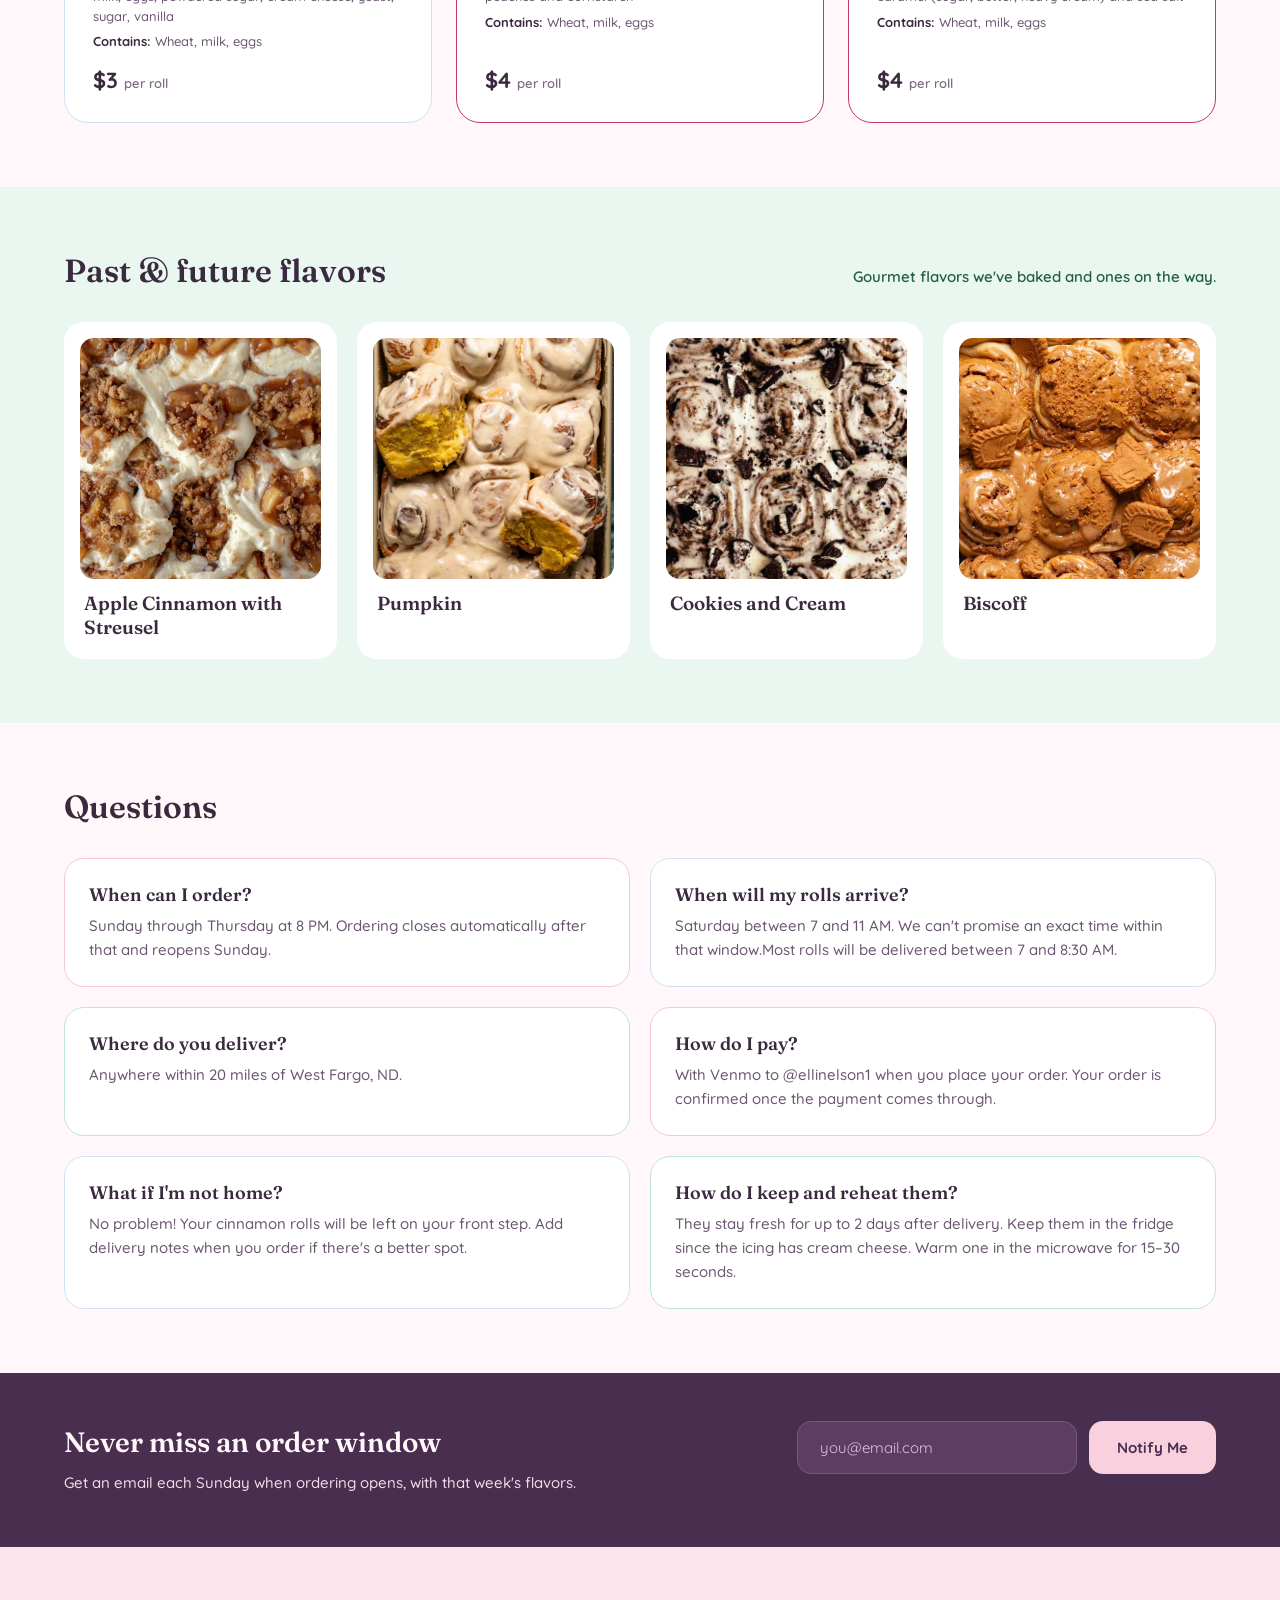
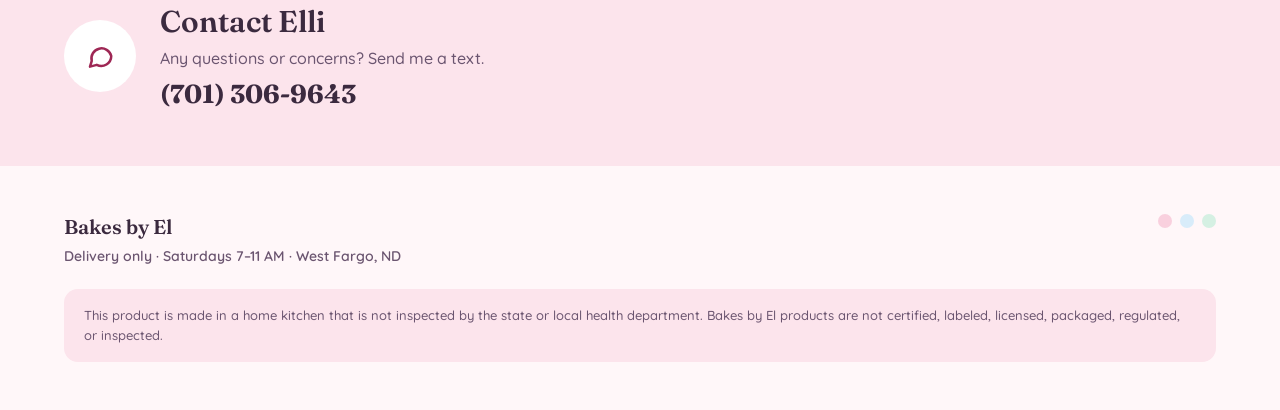
==== commit a154928a: "Update index.html to change delivery hour message" ====
--- a/index.html
+++ b/index.html
@@ -79,7 +79,7 @@
       <div class="section-head"><h2>Questions</h2></div>
       <div class="faq">
         <div class="faq-item"><h3>When can I order?</h3><p>Sunday through Thursday at <span data-close-label>8 PM</span>. Ordering closes automatically after that and reopens Sunday.</p></div>
-        <div class="faq-item"><h3>When will my rolls arrive?</h3><p>Saturday between 7 and 11 AM. We can't promise an exact time within that window.</p></div>
+        <div class="faq-item"><h3>When will my rolls arrive?</h3><p>Saturday between 7 and 11 AM. We can't promise an exact time within that window.Most rolls will be delivered between 7 and 8:30 AM. </p></div>
         <div class="faq-item"><h3>Where do you deliver?</h3><p>Anywhere within 20 miles of West Fargo, ND.</p></div>
         <div class="faq-item"><h3>How do I pay?</h3><p>With Venmo to @ellinelson1 when you place your order. Your order is confirmed once the payment comes through.</p></div>
         <div class="faq-item"><h3>What if I'm not home?</h3><p>No problem! Your cinnamon rolls will be left on your front step. Add delivery notes when you order if there's a better spot.</p></div>
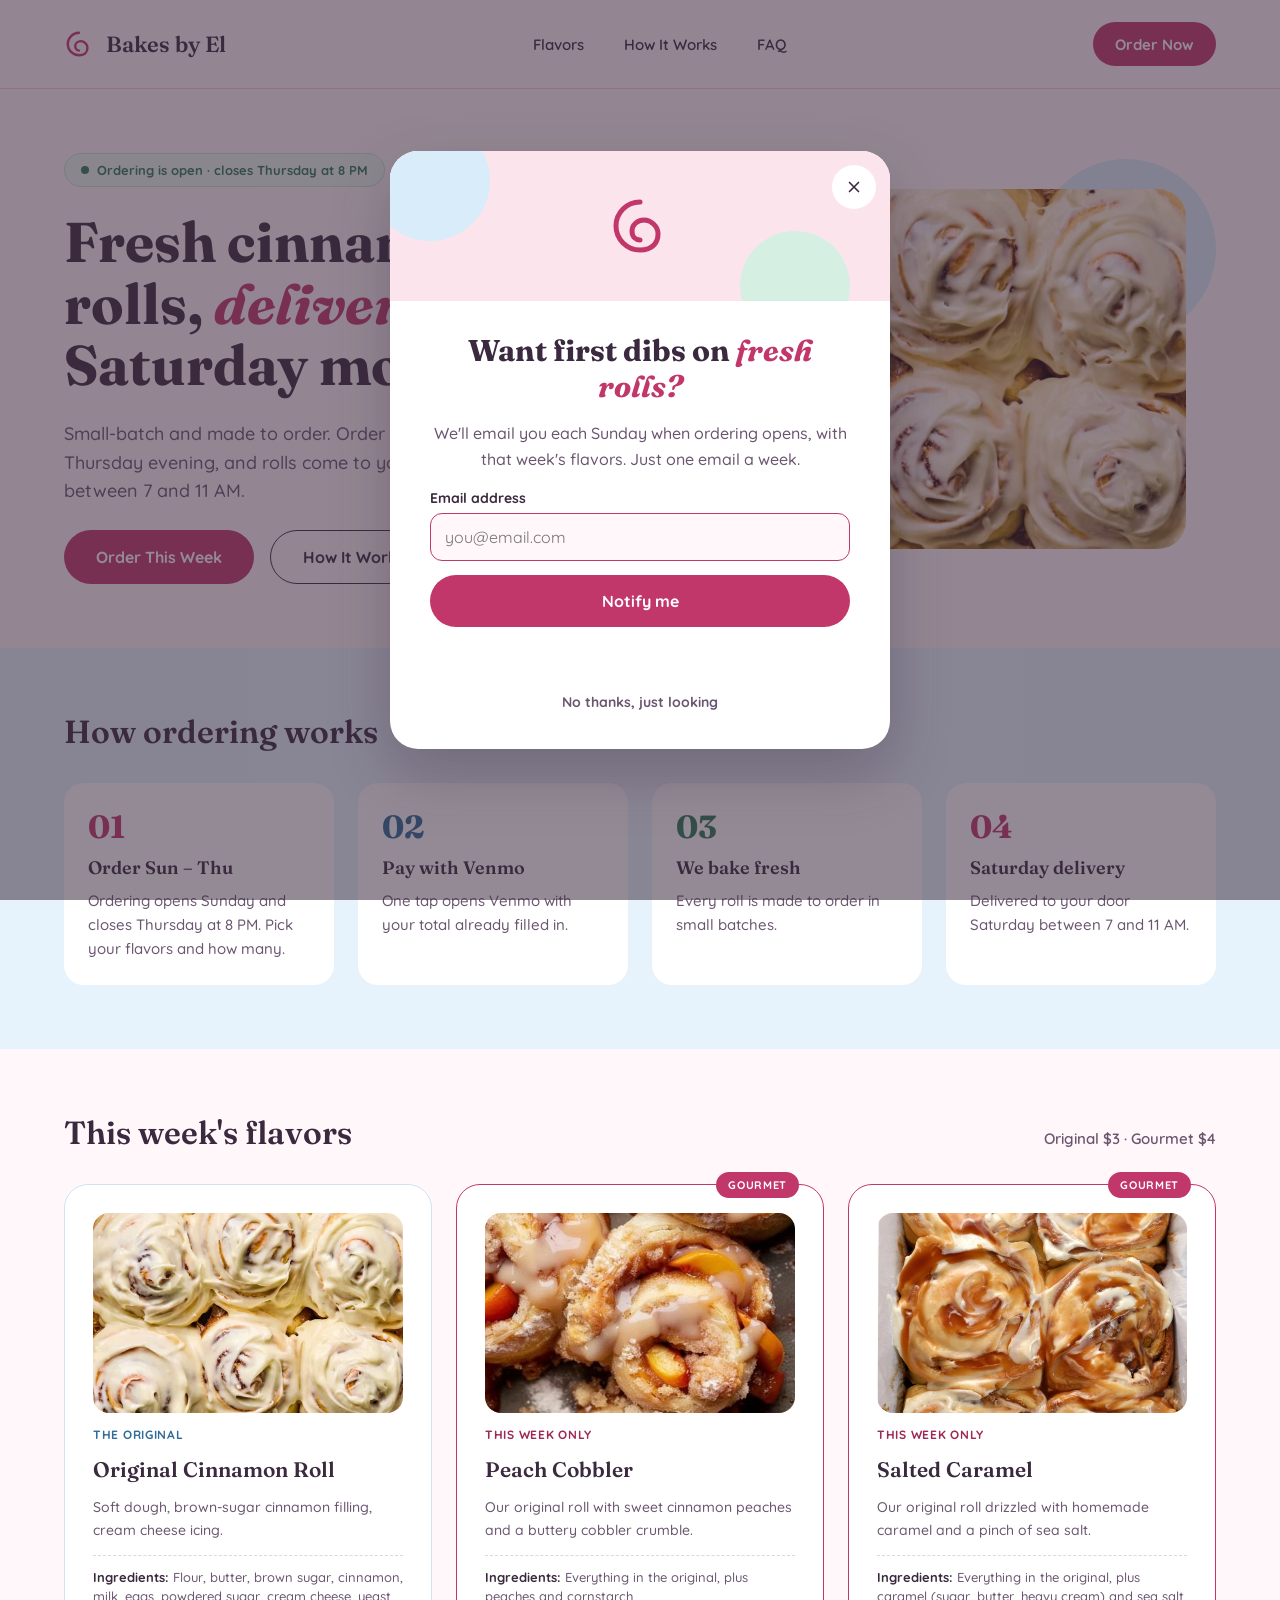
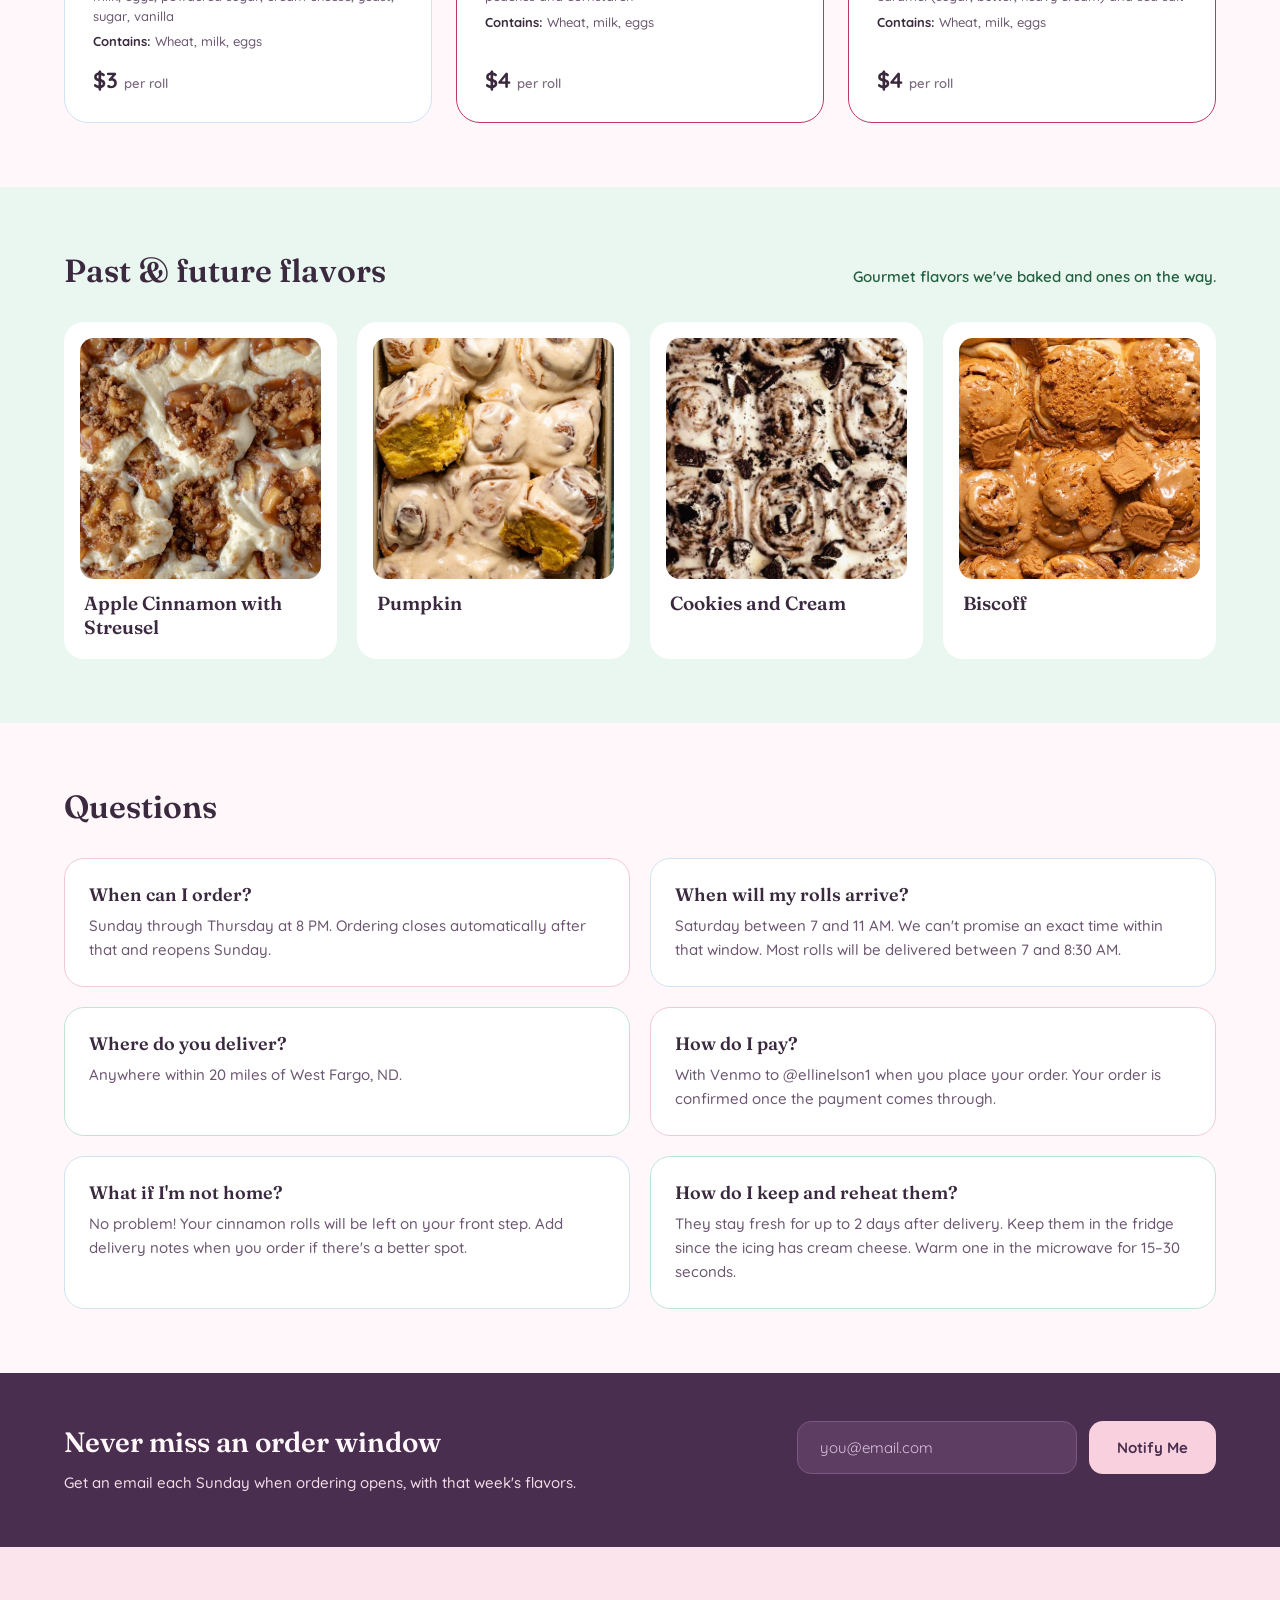
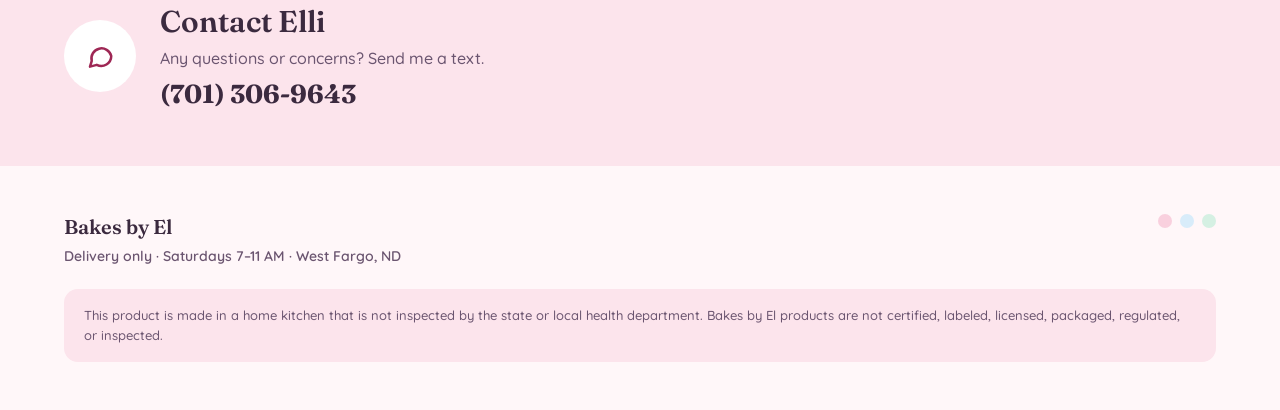
==== commit f45494ee: "Update index.html" ====
--- a/index.html
+++ b/index.html
@@ -79,7 +79,7 @@
       <div class="section-head"><h2>Questions</h2></div>
       <div class="faq">
         <div class="faq-item"><h3>When can I order?</h3><p>Sunday through Thursday at <span data-close-label>8 PM</span>. Ordering closes automatically after that and reopens Sunday.</p></div>
-        <div class="faq-item"><h3>When will my rolls arrive?</h3><p>Saturday between 7 and 11 AM. We can't promise an exact time within that window.Most rolls will be delivered between 7 and 8:30 AM. </p></div>
+        <div class="faq-item"><h3>When will my rolls arrive?</h3><p>Saturday between 7 and 11 AM. We can't promise an exact time within that window. Most rolls will be delivered between 7 and 8:30 AM. </p></div>
         <div class="faq-item"><h3>Where do you deliver?</h3><p>Anywhere within 20 miles of West Fargo, ND.</p></div>
         <div class="faq-item"><h3>How do I pay?</h3><p>With Venmo to @ellinelson1 when you place your order. Your order is confirmed once the payment comes through.</p></div>
         <div class="faq-item"><h3>What if I'm not home?</h3><p>No problem! Your cinnamon rolls will be left on your front step. Add delivery notes when you order if there's a better spot.</p></div>
